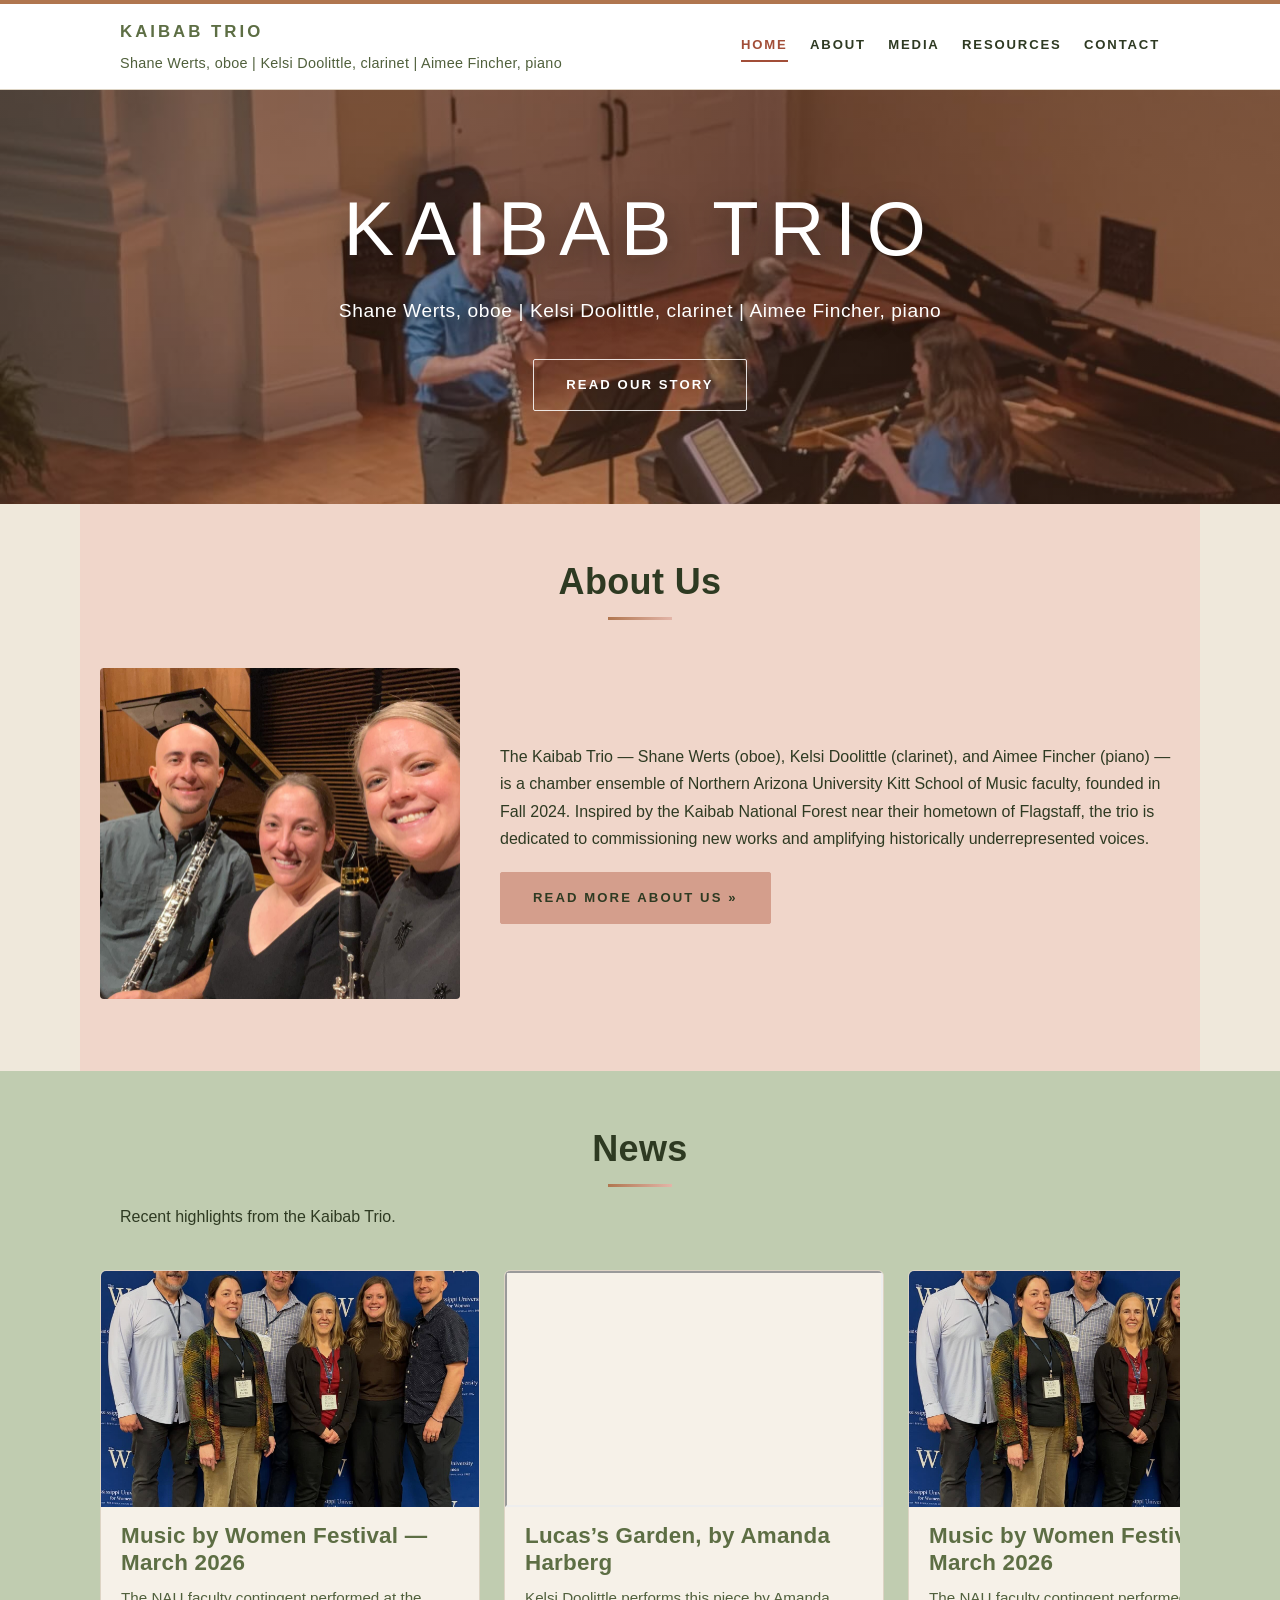
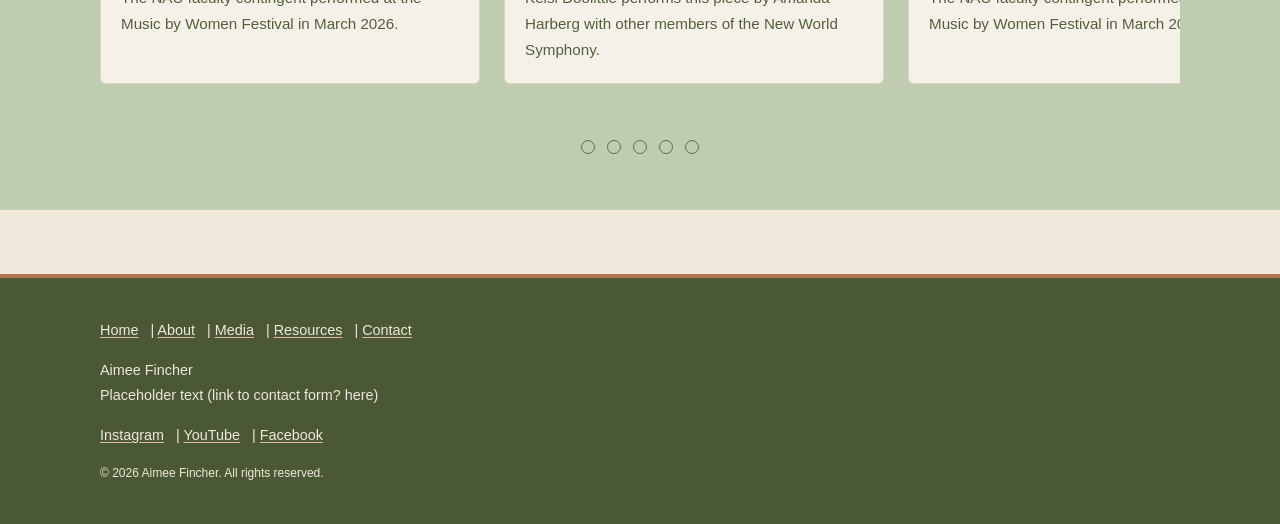
==== index.html @ 210ec345 "Add classical trio website files (HTML/CSS) Co-Authored-By: Claude Opus 4.8 <noreply@anthropic.com>" ====
<!DOCTYPE html>
<html lang="en">
  <head>
    <meta charset="UTF-8" />
    <meta name="viewport" content="width=device-width, initial-scale=1.0" />
    <meta name="description" content="The Kaibab Trio — Shane Werts (oboe), Kelsi Doolittle (clarinet), and Aimee Fincher (piano), a chamber ensemble of NAU faculty based in Flagstaff, Arizona." />
    <title>Kaibab Trio</title>
    <link rel="icon" href="images/favicon.svg" type="image/svg+xml" />
    <link rel="stylesheet" href="global.css" />
    <link rel="stylesheet" href="index.css" />
  </head>
  <body>

    <!-- Skip link: first focusable element so keyboard/screen-reader users can
         jump past the nav to the main content. Pure HTML anchor to #main. -->
    <a href="#main">Skip to Main Content</a>

    <!-- Site header: site name (plain text) + tagline, wrapping the nav below. -->
    <header class="site-header">
      <div class="header-inner">
        <div>
          <p class="site-title"><a href="index.html">Kaibab Trio</a></p>
          <p class="site-tagline">Shane Werts, oboe | Kelsi Doolittle, clarinet | Aimee Fincher, piano</p>
        </div>
        <nav class="main-nav" aria-label="Primary">
          <a href="index.html" class="current" aria-current="page">HOME</a>
          <a href="about.html">ABOUT</a>
          <a href="media.html">MEDIA</a>
          <a href="resources.html">RESOURCES</a>
          <a href="contact.html">CONTACT</a>
        </nav>
      </div>
    </header>

    <main id="main" tabindex="-1">

    <section class="hero" aria-label="Kaibab Trio hero">
      <div class="hero-content">
        <h1>Kaibab Trio</h1>
        <p>Shane Werts, oboe | Kelsi Doolittle, clarinet | Aimee Fincher, piano</p>
        <div class="hero-cta"><a href="about.html">Read our story</a></div>
      </div>
    </section>

    <section class="content-section band-blush">
      <h2>About Us</h2>
      <!-- .media-row places the photo beside the text (they stack on
           small screens). Styling lives in mystyle.css under "Image + text band". -->
      <div class="media-row">
        <img src="images/kaibab_trio_headshot.jpg" alt="Kaibab Trio headshot" loading="lazy" />
        <div class="media-row-text">
          <p>The Kaibab Trio &mdash; Shane Werts (oboe), Kelsi Doolittle (clarinet), and Aimee Fincher (piano) &mdash; is a chamber ensemble of Northern Arizona University Kitt School of Music faculty, founded in Fall 2024. Inspired by the Kaibab National Forest near their hometown of Flagstaff, the trio is dedicated to commissioning new works and amplifying historically underrepresented voices.</p>
          <p><a href="about.html" class="button-link">Read more about us &raquo;</a></p>
        </div>
      </div>
    </section>

    <!-- (Divider removed: the blush "About" band and the sage "News"
         band now provide the visual separation between sections.) -->
    <!-- News slideshow. Previously an HTML-only iframe carousel made of separate
         slide1/2/3.html files; consolidated here as one <section> (the slideshow)
         containing a <ul> of slides (one <li> each). This list structure is the
         accessible-carousel shape: when CSS/JS is added, the script hides all but
         one <li> and Prev/Next walks the list. Until then, all slides show stacked
         as a list. Pure HTML, no CSS/JS. -->
    <section class="news full-bleed" aria-label="News">
      <h2>News</h2>
      <p>Recent highlights from the Kaibab Trio.</p>

      <!-- .news-grid is a CSS-only horizontal carousel: it scrolls
           sideways and snaps to each card. Swipe on a phone, or
           scroll/drag on a trackpad. Each <li> has an id (news-1..5)
           so the dot links below can scroll the track to it. -->
      <ul class="news-grid">
        <li id="news-1">
          <img src="images/MusicbyWomenfestival.jpg" alt="Kaibab Trio at Music by Women Festival" width="500" height="450" loading="lazy" />
          <h3>Music by Women Festival &mdash; March 2026</h3>
          <p>The NAU faculty contingent performed at the Music by Women Festival in March 2026.</p>
        </li>

        <li id="news-2">
          <!-- Embedded YouTube video.
               To embed, use the /embed/ URL form (NOT the normal watch?v= link):
                 watch page:  https://www.youtube.com/watch?v=VIDEO_ID
                 embed form:  https://www.youtube.com/embed/VIDEO_ID -->
          <iframe
            width="640" height="360"
            loading="lazy"
            src="https://www.youtube.com/embed/icagXyP-IZU"
            title="Kelsi Doolittle performs Lucas's Garden by Amanda Harberg"
            allow="accelerometer; autoplay; clipboard-write; encrypted-media; gyroscope; picture-in-picture"
            allowfullscreen></iframe>
          <h3>Lucas&rsquo;s Garden, by Amanda Harberg</h3>
          <p>Kelsi Doolittle performs this piece by Amanda Harberg with other members of the New World Symphony.</p>
        </li>
 <li id="news-3">
          <img src="images/MusicbyWomenfestival.jpg" alt="Kaibab Trio at Music by Women Festival" width="500" height="450" loading="lazy" />
          <h3>Music by Women Festival &mdash; March 2026</h3>
          <p>The NAU faculty contingent performed at the Music by Women Festival in March 2026.</p>
        </li>

        <li id="news-4">
          <!-- Embedded YouTube video.
               To embed, use the /embed/ URL form (NOT the normal watch?v= link):
                 watch page:  https://www.youtube.com/watch?v=VIDEO_ID
                 embed form:  https://www.youtube.com/embed/VIDEO_ID -->
          <iframe
            width="640" height="360"
            loading="lazy"
            src="https://www.youtube.com/embed/icagXyP-IZU"
            title="Kelsi Doolittle performs Lucas's Garden by Amanda Harberg"
            allow="accelerometer; autoplay; clipboard-write; encrypted-media; gyroscope; picture-in-picture"
            allowfullscreen></iframe>
          <h3>Lucas&rsquo;s Garden, by Amanda Harberg</h3>
          <p>Kelsi Doolittle performs this piece by Amanda Harberg with other members of the New World Symphony.</p>
        </li>
        <li id="news-5">
          <iframe
            width="640" height="360"
            loading="lazy"
            src="https://www.youtube.com/embed/kFfy8RtbrQc?start=3286"
            title="Kaibab Trio performs at the 2026 Music by Women Festival"
            allow="accelerometer; autoplay; clipboard-write; encrypted-media; gyroscope; picture-in-picture"
            allowfullscreen></iframe>
          <h3>Ruth Gipps&rsquo; Trio</h3>
          <p>Kaibab Trio performs this piece by Ruth Gipps at the 2026 Music by Women Festival at the Mississippi University for Women, Columbus, MS.</p>
        </li>
      </ul>

      <!-- Carousel navigation (CSS-only). Each dot is an anchor link to a
           slide's id above; clicking one scrolls the track to that card.
           No JavaScript: this works because the slides live in a
           horizontally scrolling container. -->
      <nav class="news-dots" aria-label="News slides">
        <a href="#news-1" aria-label="Slide 1"></a>
        <a href="#news-2" aria-label="Slide 2"></a>
        <a href="#news-3" aria-label="Slide 3"></a>
        <a href="#news-4" aria-label="Slide 4"></a>
        <a href="#news-5" aria-label="Slide 5"></a>
      </nav>
    </section>

    </main>
    <footer>
  <!-- Repeat the main nav so people who scroll to the bottom can get around -->
  <nav aria-label="Footer">
    <a href="index.html">Home</a> |
    <a href="about.html">About</a> |
    <a href="media.html">Media</a> |
    <a href="resources.html">Resources</a> |
    <a href="contact.html">Contact</a>
  </nav>

  <!-- <address> is the correct tag for contact details of the page/site owner -->
  <address>
    Aimee Fincher<br>Placeholder text (link to contact form? here)
  </address>

  <!-- Not going to use the social links below right now  -->
  <!-- External links: rel="noopener" is good practice with target="_blank" -->
  <nav aria-label="Social media">
    <a href="#" target="_blank" rel="noopener">Instagram</a> |
    <a href="#" target="_blank" rel="noopener">YouTube</a> |
    <a href="#" target="_blank" rel="noopener">Facebook</a>
  </nav>

  <!-- <small> carries the legal/secondary connotation for copyright lines -->
  <small>&copy; 2026 Aimee Fincher. All rights reserved.</small>
</footer>
  </body>
</html>
---- global.css ----
/* ============================================================
   GLOBAL STYLES — Kaibab Trio
   ------------------------------------------------------------
   These rules apply to EVERY page. They're the "frame" the site
   shares: color/design tokens, base element styling (body, links,
   headings), the centered-column layout, the header/nav, and the
   footer. Each page also loads ONE page-specific file after this
   one (index.css, about.css, etc.) for the parts unique to it.

   Load order in the HTML matters: global.css first, then the page
   file, so the page file can build on (or override) these rules.

   Source: split out of the original mystyle.css, which is kept
   intact as a reference.
   ============================================================ */

/* ---- Design tokens (CSS custom properties) ----
   Defining colors once here means you change them in ONE place
   and the whole site updates. Use them below with var(--name). */
:root {
  --cream:      #efe8db;  /* page background (your SW "Creamy")        */
  --cream-soft: #f6f1e8;  /* slightly lighter cream for panels      */
  --ink:        #2e3a22;  /* main body text — dark green            */
  --ink-soft:   #50603c;  /* secondary text (taglines, captions)    */

  --green:      #8FA277;  /* your "Broccoflower" — accent           */
  --green-dark: #5d6e44;  /* darker green for headings/links        */
  --green-deep: #4a5836;  /* deep green for the footer band         */
  --green-tint: #c0ccb0;  /* muted Broccoflower tint (green tiles/bands) */

  --coral:      #E3B5A8;  /* your "Mellow Coral" — soft accent      */
  --coral-mid:  #d49e8c;  /* Mellow Coral, a little darker (buttons) */
  --coral-dark: #a24e38;  /* darker coral for links (readable, ~4.7:1) */
  --coral-tint: #f0d6ca;  /* Mellow Coral wash (a bit more saturated) */

  --copper:      #B0764F;  /* SW 7707 Copper Wire — earthy accent    */
  --copper-deep: #93623f;  /* darker copper (e.g. the "Buy" pill)    */
  --copper-tint: #ecdcc9;  /* soft Copper Wire wash (media tiles)    */

  --line:       #ddd4c4;  /* hairline borders / dividers            */
  --maxw:       1080px;   /* width of the centered content column    */
}

/* Claude suggests using "inherit" instead of "border-box" and that this is not necessary? Research this more, maybe not needed based on W3 */
*,
*::before,
*::after {
  box-sizing: border-box;
}

/* maybe ; but maybe doesn't hurt anything don't need this scroll-behavior if using Javascript to make the scroll happen? Learn more about this in depth ? */
html {
  scroll-behavior: smooth;
}

body {
  margin: 0;
  min-height: 100vh;       /* fallback for old browsers */
  min-height: 100dvh;      /* tracks the real viewport (mobile address bar) */
  background-color: var(--cream);
  color: var(--ink);
  font-family: "Helvetica Neue", Arial, sans-serif;
  line-height: 1.7;            /* roomier lines = more "airy"        */
  -webkit-font-smoothing: antialiased;
}

img,
iframe {
  max-width: 100%;
  height: auto;
  display: block;
}

/* Iframes have no natural aspect ratio, so height:auto alone collapses
   them to ~150px. Give embeds a 16:9 ratio so they stay responsive.
   (The News carousel overrides this with its own ratio.) */
iframe {
  aspect-ratio: 16 / 9;
}

/* ---- Links: underlined in body text, darker coral for contrast.
   Chrome elements (nav, wordmark, buttons, pills) switch off the
   underline in their own rules below. ---- */
a {
  color: var(--coral-dark);
  text-decoration: underline;
  text-underline-offset: 2px;
}

a:hover,
a:focus-visible {
  color: var(--green-dark);
}

button,
input,
textarea,
select {
  font: inherit;
}

/* ---- Headings: large, light, generously spaced ---- */
h1, h2, h3 {
  color: var(--ink);
  font-weight: 600;            /* lighter than bold = more elegant   */
  line-height: 1.2;
  letter-spacing: 0.01em;
}

h1 {
  font-size: clamp(2rem, 5vw, 3.25rem);
  margin: 0 0 1rem;
}

h2 {
  font-size: clamp(1.5rem, 3vw, 2.25rem);
  margin: 0 0 1rem;
}

h3 {
  font-size: clamp(1.15rem, 2vw, 1.4rem);
  margin: 0 0 0.5rem;
}

p {
  margin: 0 0 1.25rem;
}

/* Subtle dividers instead of heavy lines */
hr {
  border: none;
  border-top: 1px solid var(--line);
  margin: 3rem 0;
}

/* Lists in body content */
main ul,
main ol {
  padding-left: 1.25rem;
}

main li {
  margin: 0.5rem 0;
}

/* ============================================================
   LAYOUT: one centered column for every page
   ------------------------------------------------------------
   These rules center the DIRECT children of <main> at a
   comfortable width with side padding. That gives About, Media,
   Resources, and Contact the same tidy column as the home page,
   with no extra HTML needed.
   Anything that should span the full window (the hero, the news
   carousel) opts out with the .full-bleed escape hatch below.
   ============================================================ */
main {
  /* Content-aware grid: a centered middle track capped at --maxw with a
     1.25rem gutter on each side; full-width items span all three tracks.
     Replaces the old "max-width on every child + .full-bleed hatch". */
  display: grid;
  grid-template-columns: 1fr min(var(--maxw), 100% - 2.5rem) 1fr;
  padding-bottom: 4rem;
}

main > * {
  grid-column: 2;          /* normal blocks sit in the centered track */
  min-width: 0;            /* let children shrink instead of overflowing */
}

/* Generous breathing room above the first heading on inner pages */
main > h1:first-child {
  margin-top: 3rem;
}

/* Copper→coral accent bar under inner-page titles (About, Media, etc.) */
main > h1::after {
  content: "";
  display: block;
  width: 64px;
  height: 3px;
  margin-top: 0.6rem;
  background: linear-gradient(90deg, var(--copper), var(--coral));
}

/* Full-width blocks span all three columns, edge to edge */
main > .full-bleed,
main > .hero {
  grid-column: 1 / -1;
}

/* Center major section titles with a short accent rule beneath —
   a clean, gallery-like touch. Used by the home page's sections
   (About Us, News) and every section on the Resources page. */
main > section > h2 {
  text-align: center;
}

main > section > h2::after {
  content: "";
  display: block;
  width: 64px;
  height: 3px;
  margin: 0.85rem auto 0;
  background: linear-gradient(90deg, var(--copper), var(--coral));
}

/* ============================================================
   HEADER + NAV — minimal, sticky, thin hairline border
   ============================================================ */
/* Skip link: hidden offscreen until focused (the only element using it is
   the <a href="#main"> at the top of each page). */
a[href="#main"] {
  position: absolute;
  left: -999px;
  top: auto;
  width: 1px;
  height: 1px;
  overflow: hidden;
}

a[href="#main"]:focus {
  left: 1rem;
  top: 1rem;
  width: auto;
  height: auto;
  padding: 0.85rem 1rem;
  background: var(--coral-dark);
  color: #fff;
  border-radius: 0.4rem;
  text-decoration: none;
  z-index: 1000;
}

.site-header {
  position: sticky;
  top: 0;
  z-index: 30;
  background: #fff;        /* solid white (dropped the costly blur for performance) */
  border-top: 4px solid var(--copper);    /* desert copper brand stripe */
  border-bottom: 1px solid var(--line);   /* thin, not chunky */
}

.header-inner {
  display: flex;
  flex-wrap: wrap;
  align-items: center;
  justify-content: space-between;
  gap: 0.5rem 1.5rem;
  max-width: var(--maxw);
  margin: 0 auto;
  padding: 0.85rem 1.25rem;
}

.header-inner > div {
  flex-shrink: 0;
}

.site-title {
  margin: 0;
  font-size: 1.05rem;
  letter-spacing: 0.18em;       /* wide tracking = refined wordmark */
  text-transform: uppercase;
  font-weight: 600;
}

.site-title a {
  color: var(--green-dark);
  text-decoration: none;
}

.site-title a:hover,
.site-title a:focus-visible {
  text-decoration: none;
  color: var(--coral-dark);
}

.site-tagline {
  margin: 0.3rem 0 0;
  color: var(--ink-soft);
  font-size: 0.9rem;
  letter-spacing: 0.02em;
}

/* NAV: understated text links, uppercase with letter-spacing */
.main-nav {
  display: flex;
  flex-wrap: wrap;
  align-items: center;
  gap: 1.4rem;
  margin: 0;
  padding: 0;
  list-style: none;
}

.main-nav a {
  display: inline-block;
  padding: 0.2rem 0;
  color: var(--ink);
  font-size: 0.82rem;
  font-weight: 600;
  letter-spacing: 0.14em;
  text-transform: uppercase;
  text-decoration: none;
  border-bottom: 2px solid transparent;   /* underline grows on hover */
  transition: color 180ms ease, border-color 180ms ease;
}

.main-nav a.current,
.main-nav a[aria-current="page"] {
  color: var(--coral-dark);
  border-bottom-color: var(--coral-dark);
}

.main-nav a:hover,
.main-nav a:focus-visible {
  color: var(--coral-dark);
  border-bottom-color: var(--coral);
  text-decoration: none;
  transform: scale(1.2);
}

/* ============================================================
   FOOTER — quiet, with a thin top rule
   ============================================================ */
footer {
  background: var(--green-deep);
  border-top: 4px solid var(--copper);
  padding: 2.5rem 1.25rem;
  margin-top: 0;
  color: var(--cream);
  font-size: 0.9rem;
}

footer nav {
  margin-bottom: 1rem;
}

footer a {
  color: var(--cream);
  text-decoration: underline;
  text-decoration-color: var(--coral);
}

footer nav a {
  margin-right: 0.5rem;
}

footer address {
  font-style: normal;
  margin-bottom: 1rem;
}

footer address,
footer small {
  display: block;
}

footer small {
  margin-top: 1rem;
  color: var(--cream);
}

/* Constrain footer content to the centered column too */
footer > * {
  max-width: var(--maxw);
  margin-left: auto;
  margin-right: auto;
}

/* ============================================================
   RESPONSIVE (site-wide) — stack the header on small screens.
   Page-specific responsive tweaks (hero, media-row, tables) live
   in their own page files.
   ============================================================ */
@media (max-width: 760px) {
  .header-inner {
    flex-direction: column;
    align-items: flex-start;
  }

  .main-nav {
    gap: 1rem 1.2rem;
  }
}

/* ============================================================
   REDUCED MOTION — respect visitors who ask their device for less
   motion: turn off smooth scrolling, animations, transitions, and
   the parallax-style fixed hero.
   ============================================================ */
@media (prefers-reduced-motion: reduce) {
  html {
    scroll-behavior: auto;
  }

  *,
  *::before,
  *::after {
    animation-duration: 0.01ms !important;
    animation-iteration-count: 1 !important;
    transition-duration: 0.01ms !important;
  }

  .hero {
    background-attachment: scroll;
  }
}
---- index.css ----
/* ============================================================
   INDEX (HOME) PAGE — Kaibab Trio
   ------------------------------------------------------------
   Styles used ONLY by index.html: the full-width hero, the
   call-to-action buttons, the "About Us" content band, and the
   News carousel.

   Loads AFTER global.css. Pair in the <head> like:
     <link rel="stylesheet" href="global.css" />
     <link rel="stylesheet" href="index.css" />

   Note: .media-row also appears on the About page, so you'll find
   the same .media-row rules in about.css too. They're kept in
   both page files on purpose, so each page is self-contained.
   ============================================================ */

/* ============================================================
   HERO — full-width image with overlay + centered text
   ============================================================ */
.hero {
  min-height: 46vh;        /* fallback */
  min-height: 46dvh;
  display: flex;
  align-items: center;
  justify-content: center;
  text-align: center;
  padding: 4rem 1.25rem;
  background-image:
    linear-gradient(rgba(58, 36, 24, 0.45), rgba(120, 72, 48, 0.45)),
    url("images/KaibabTrioPerf1.jpg");
  background-size: cover;
  background-position: center 30%;
  background-attachment: fixed;        /* photo stays anchored while text scrolls.
                                          TODO (see TODO-javascript.md): make the
                                          photo drift at half scroll speed with JS. */
  color: #fff;
}

.hero-content {
  max-width: 820px;
}

.hero h1 {
  margin: 0;
  color: #fff;
  font-weight: 500;
  font-size: clamp(2.5rem, 8vw, 4.75rem);
  text-transform: uppercase;
  letter-spacing: 0.14em;
  text-shadow: 0 10px 30px rgba(0, 0, 0, 0.4);
}

.hero p {
  margin: 1.25rem auto 0;
  max-width: 42rem;
  font-size: clamp(1rem, 1.5vw, 1.3rem);
  letter-spacing: 0.03em;
  text-shadow: 0 8px 20px rgba(0, 0, 0, 0.35);
}

.hero-cta {
  margin-top: 2rem;
}

/* ---- Buttons: rectangular, outlined, editorial (fill on hover) ----
   .hero-cta a is the hero's outline button; .button-link is the
   filled page button (currently used in the "About Us" band). */
.hero-cta a,
.button-link {
  display: inline-block;
  padding: 0.85rem 2rem;
  font-size: 0.82rem;
  font-weight: 600;
  letter-spacing: 0.16em;
  text-transform: uppercase;
  text-decoration: none;
  border-radius: 2px;
  transition: background-color 0.2s ease, color 0.2s ease, border-color 0.2s ease;
}

/* Hero button: white outline on the photo, fills white on hover */
.hero-cta a {
  color: #fff;
  border: 1.5px solid rgba(255, 255, 255, 0.85);
  background: transparent;
}

.hero-cta a:hover,
.hero-cta a:focus-visible {
  background: #fff;
  color: var(--ink);
  text-decoration: none;
}

/* Page button: filled slightly-darker coral with dark-brown text
   (~7:1 contrast), deepening to coral-dark on hover. */
.button-link {
  color: var(--ink);
  background: var(--coral-mid);
  border: 1.5px solid var(--coral-mid);
}

.button-link:hover,
.button-link:focus-visible {
  background: var(--coral-dark);
  border-color: var(--coral-dark);
  color: #fff;
  text-decoration: none;
}

/* ============================================================
   CONTENT SECTIONS — flat & airy (no heavy cards/shadows)
   (The centered heading + accent rule lives in global.css under
    "main > section > h2".)
   ============================================================ */
.content-section {
  margin: 0 auto;
  padding: 3.5rem 1.25rem;
}

/* ---- Image + text band (home "About Us") ----
   .media-row puts an image beside a text column; they stack on
   narrow screens. (Also used on the About page.) */
.media-row {
  display: flex;
  flex-wrap: wrap;
  align-items: center;
  gap: 2.5rem;
  margin-top: 2rem;
}

.media-row img {
  flex: 0 0 auto;
  width: 360px;          /* fixed 360px wide; height scales via height:auto */
  max-width: 100%;       /* but never overflow a narrow screen */
  height: auto;
  border-radius: 4px;
}

.media-row-text {
  flex: 1 1 320px;
}

.media-row-text p:last-child {
  margin-bottom: 0;
}

/* Plain images inside content get a subtle rounding + spacing */
.content-section img {
  border-radius: 4px;
  margin: 1rem auto;
}

/* ---- Full-width color band behind a centered section ----
   Spans all grid columns (edge to edge) and re-centers its own content
   to --maxw — same approach as the News band, no box-shadow hack. */
.band-blush {
  grid-column: 1 / -1;
  background: var(--coral-tint);
}

.band-blush > * {
  max-width: var(--maxw);
  margin-inline: auto;
}

/* ============================================================
   NEWS — horizontal scroll "carousel" (CSS only)
   ------------------------------------------------------------
   The <ul class="news-grid"> scrolls sideways and snaps to each
   card. Swipe on a phone, or scroll/drag on a trackpad. (Prev/Next
   buttons would need JavaScript, which we'll add later.)
   ============================================================ */
.news {
  padding: 3.5rem 0;
  background: var(--green-tint);
}

.news > * {
  /* keep the heading/intro text in the centered column even though
     the section itself is full-bleed */
  max-width: var(--maxw);
  margin-left: auto;
  margin-right: auto;
  padding-left: 1.25rem;
  padding-right: 1.25rem;
}

.news-grid {
  list-style: none;
  display: flex;
  gap: 1.5rem;
  margin: 1.5rem auto 0;   /* auto left/right centers it; "0" here would
                              cancel the centering from ".news > *" above */
  /* Sits in the centered column (max-width comes from the ".news > *" rule
     above). Equal 1.25rem padding on both sides keeps the edges even and
     aligns the first card with the heading. */
  padding: 0.5rem 1.25rem 1.5rem;
  overflow-x: auto;
  scroll-snap-type: x mandatory;
  scroll-behavior: smooth;   /* glide to a card when a dot is clicked */
}

.news-grid > li {
  flex: 0 0 clamp(280px, 80vw, 380px);
  scroll-snap-align: start;
  background: var(--cream-soft);
  border: 1px solid var(--line);
  border-radius: 6px;
  overflow: hidden;
  display: flex;
  flex-direction: column;
}

.news-grid > li img,
.news-grid > li iframe {
  width: 100%;
  height: auto;
  aspect-ratio: 16 / 10;
}

/* object-fit only affects <img> (not <iframe>) */
.news-grid > li img {
  object-fit: cover;
}

.news-grid > li h3 {
  margin: 1rem 1.25rem 0.5rem;
  color: var(--green-dark);
}

.news-grid > li p {
  margin: 0 1.25rem 1.25rem;
  color: var(--ink-soft);
  font-size: 0.95rem;
}

/* ---- Carousel dots (CSS-only navigation) ----
   A row of small round links under the track. Each one points at a
   slide's id, so clicking it scrolls the track to that card. */
.news-dots {
  display: flex;
  justify-content: center;
  gap: 0.75rem;
  margin-top: 1.5rem;
}

.news-dots a {
  width: 14px;
  height: 14px;
  border-radius: 50%;
  border: 1.5px solid var(--green-dark);
  background: transparent;
  transition: background-color 0.2s ease;
}

.news-dots a:hover,
.news-dots a:focus-visible {
  background: var(--green-dark);
}

/* ============================================================
   RESPONSIVE (home only) — calm the hero, stack the image band
   ============================================================ */
@media (max-width: 760px) {
  .hero {
    background-attachment: scroll;   /* fixed parallax is janky on phones */
    min-height: 40vh;
    min-height: 40dvh;
  }

  .media-row {
    gap: 1.5rem;
    flex-direction: column;
  }

  /* On mobile, show the text before the photo */
  .media-row-text {
    order: -1;
  }
}
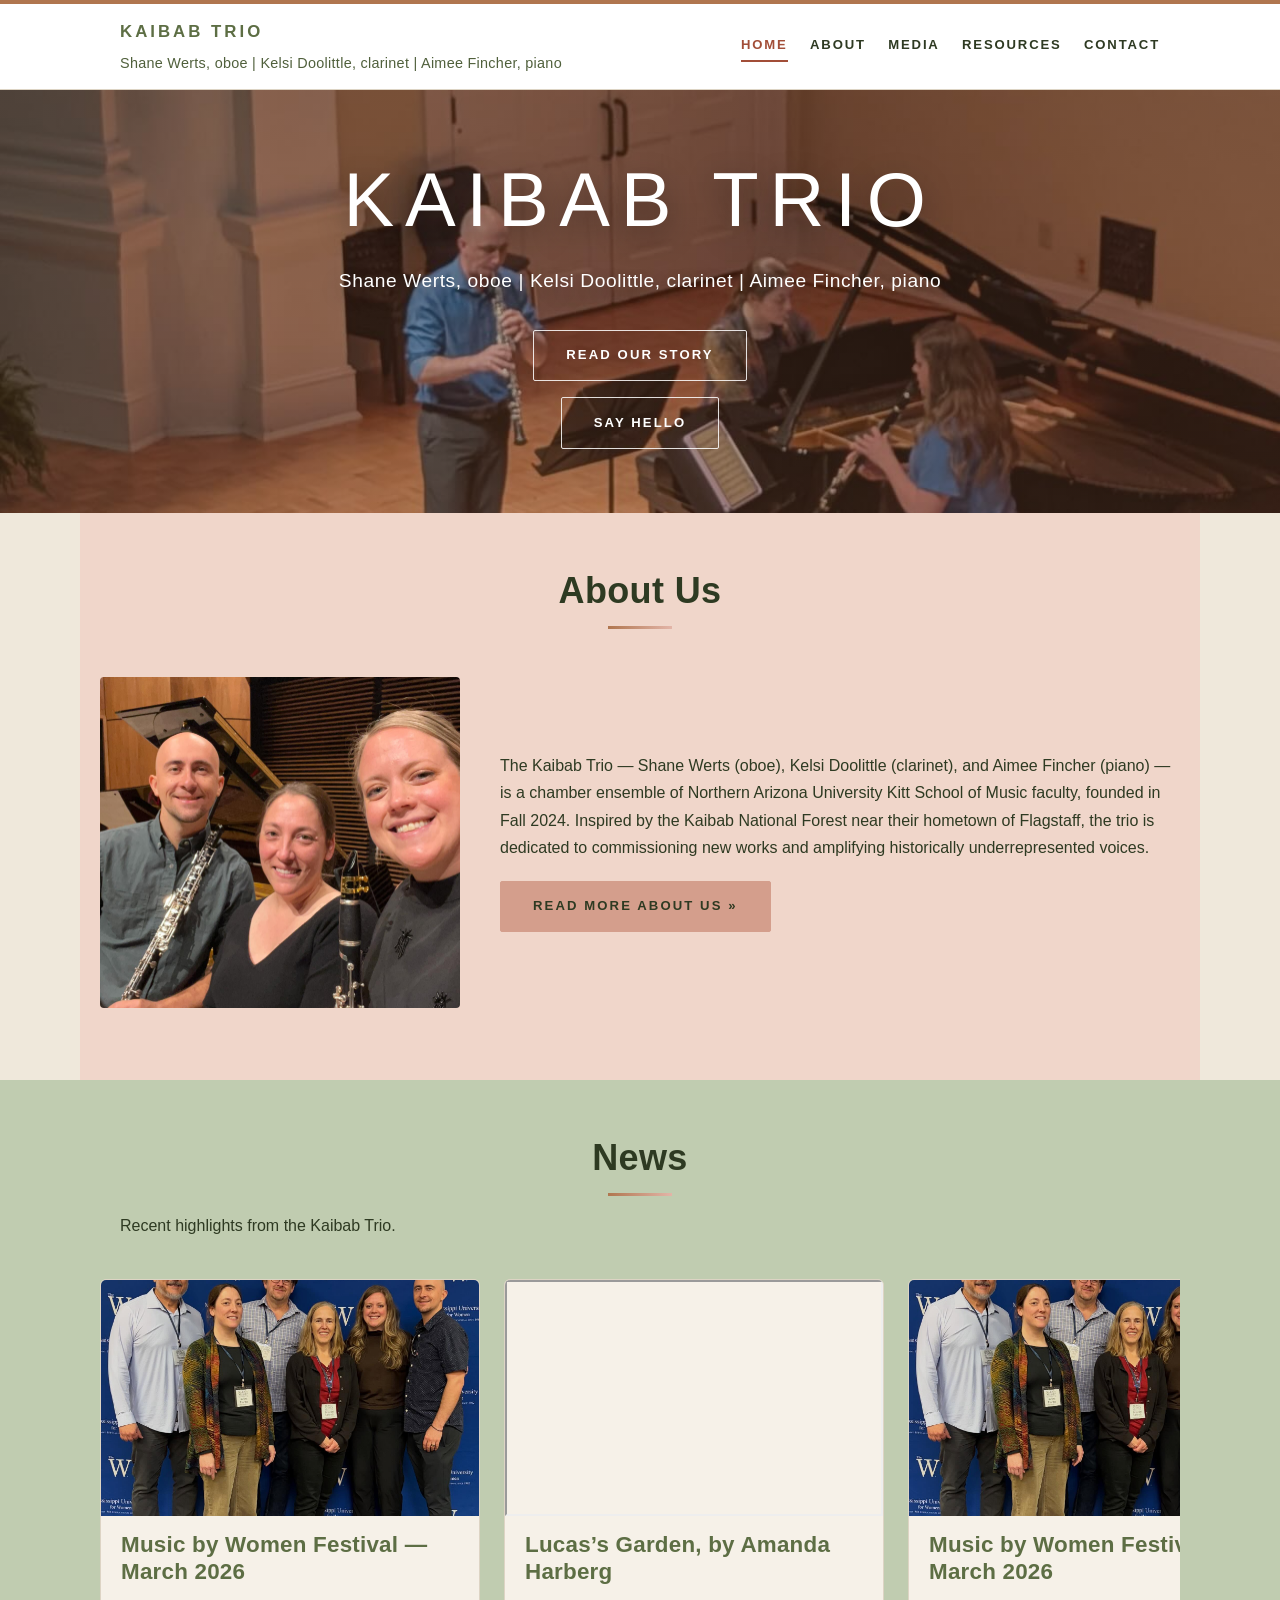
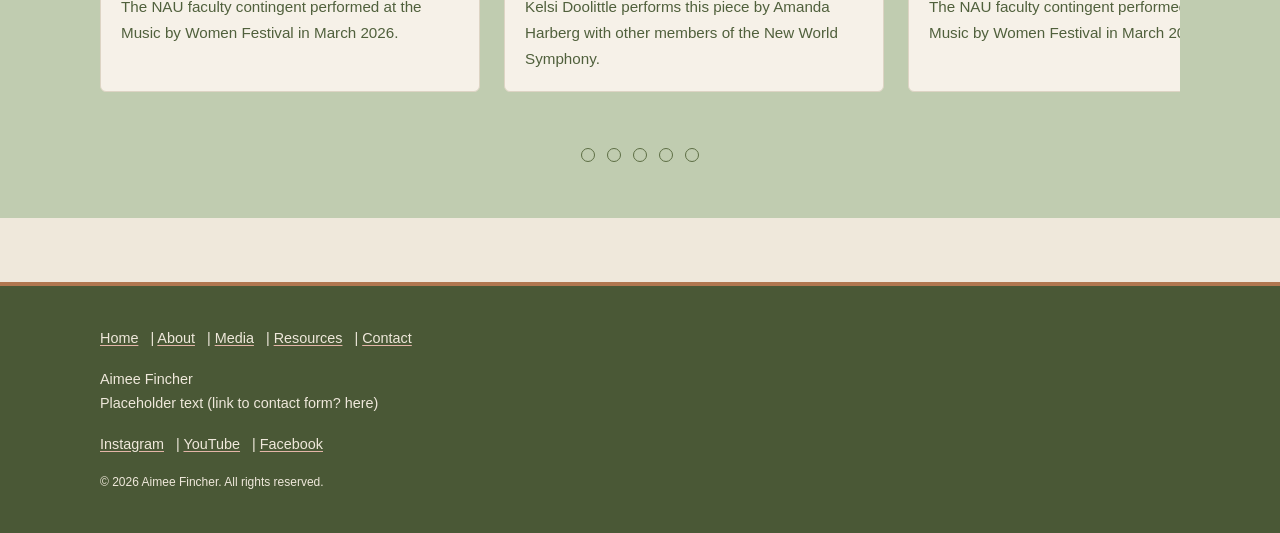
==== commit b0c51535: "Add Say hello alert button with matching hero styling Co-Authored-By: Claude Opus 4.8 <noreply@anthr" ====
--- a/index.html
+++ b/index.html
@@ -39,6 +39,9 @@
         <h1>Kaibab Trio</h1>
         <p>Shane Werts, oboe | Kelsi Doolittle, clarinet | Aimee Fincher, piano</p>
         <div class="hero-cta"><a href="about.html">Read our story</a></div>
+        <!-- Sample button wired up in sample.js: clicking it runs JavaScript
+             that pops up an alert message. -->
+        <button type="button" id="alert-button">Say hello</button>
       </div>
     </section>
 
@@ -167,5 +170,10 @@
   <!-- <small> carries the legal/secondary connotation for copyright lines -->
   <small>&copy; 2026 Aimee Fincher. All rights reserved.</small>
 </footer>
+
+<!-- Link our JavaScript file. We put it at the very end of <body> so the
+     button above already exists in the page by the time the script runs and
+     tries to find it. -->
+<script src="sample.js"></script>
   </body>
 </html>
--- a/index.css
+++ b/index.css
@@ -66,7 +66,8 @@
    .hero-cta a is the hero's outline button; .button-link is the
    filled page button (currently used in the "About Us" band). */
 .hero-cta a,
-.button-link {
+.button-link,
+#alert-button {
   display: inline-block;
   padding: 0.85rem 2rem;
   font-size: 0.82rem;
@@ -78,15 +79,29 @@
   transition: background-color 0.2s ease, color 0.2s ease, border-color 0.2s ease;
 }
 
-/* Hero button: white outline on the photo, fills white on hover */
-.hero-cta a {
+/* The "Say hello" button is a real <button> element, so it needs a few
+   resets that links don't: <button>s use the browser's default font and
+   show a text cursor, so we inherit the page font and switch to a pointer.
+   The margin-top adds breathing room below the "Read our story" button. */
+#alert-button {
+  font-family: inherit;
+  cursor: pointer;
+  margin-top: 1rem;
+}
+
+/* Hero button: white outline on the photo, fills white on hover.
+   #alert-button shares this look so the two hero buttons match. */
+.hero-cta a,
+#alert-button {
   color: #fff;
   border: 1.5px solid rgba(255, 255, 255, 0.85);
   background: transparent;
 }
 
 .hero-cta a:hover,
-.hero-cta a:focus-visible {
+.hero-cta a:focus-visible,
+#alert-button:hover,
+#alert-button:focus-visible {
   background: #fff;
   color: var(--ink);
   text-decoration: none;
